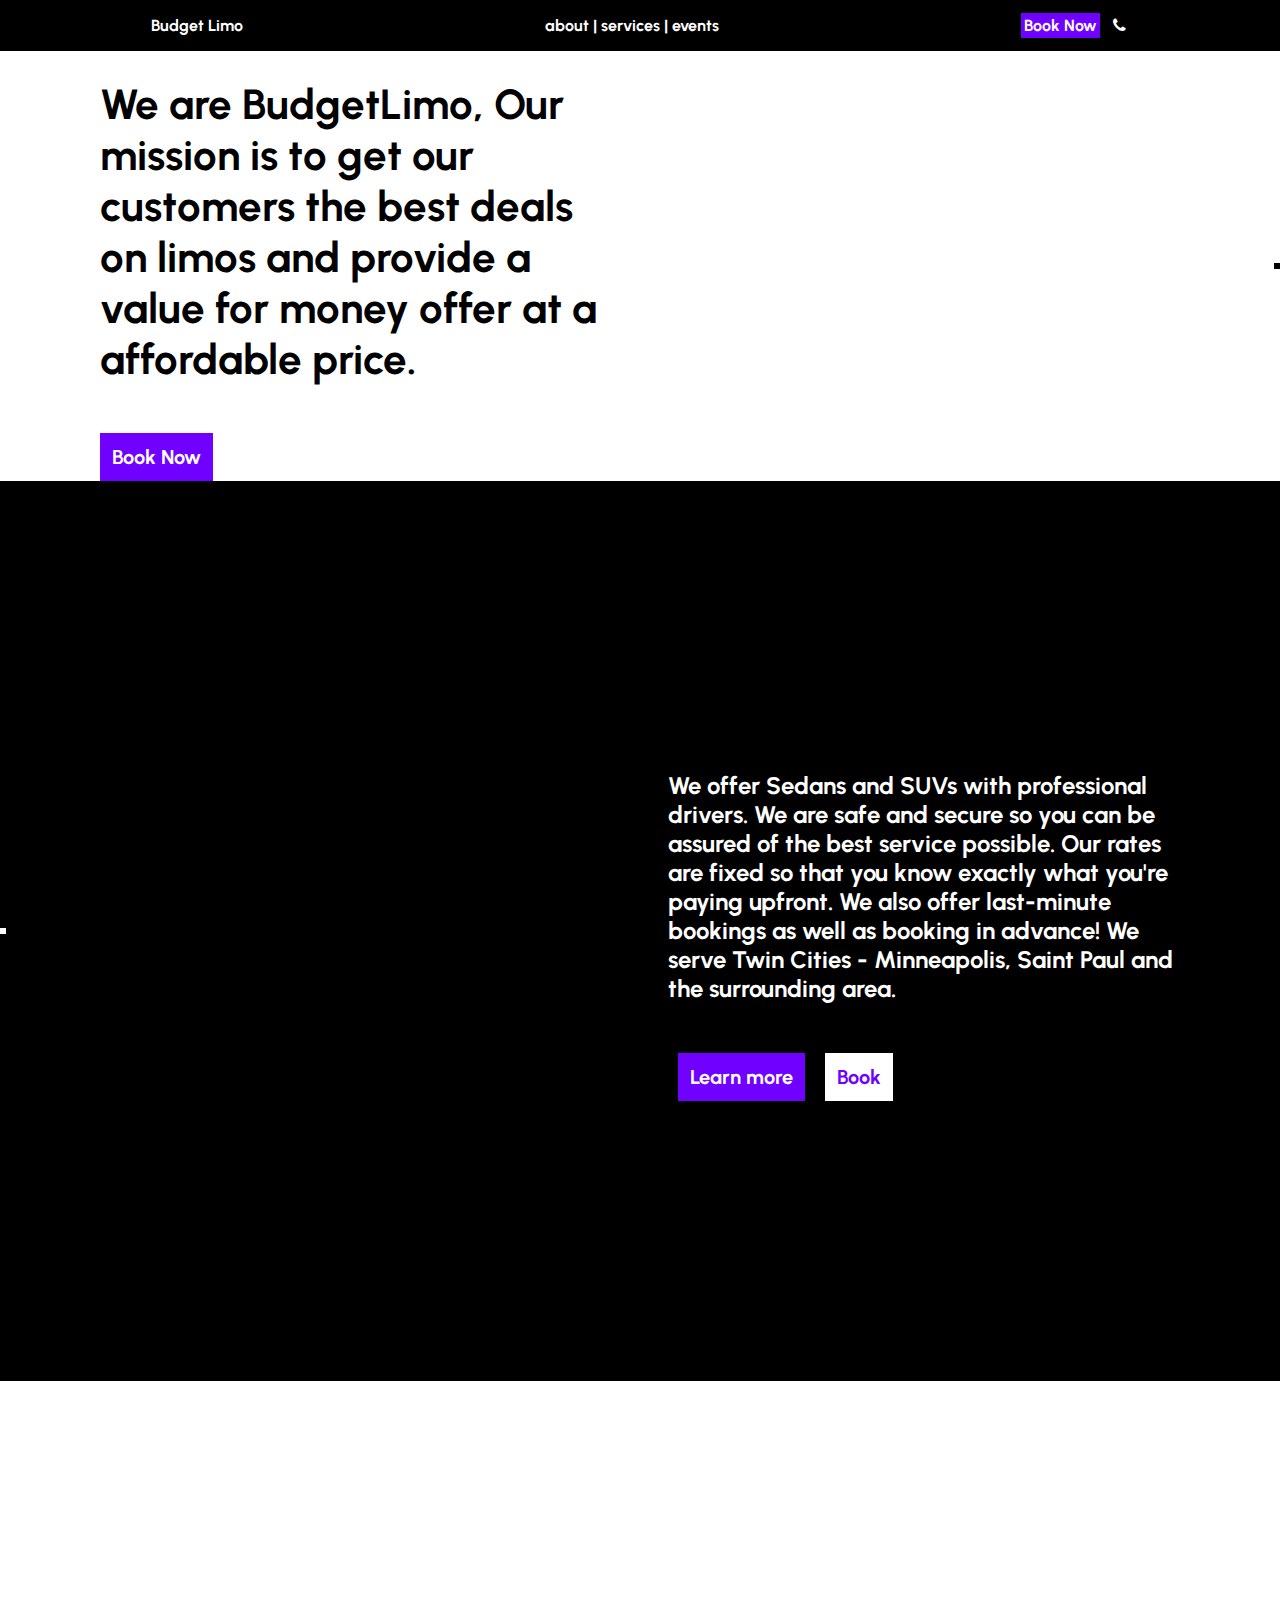
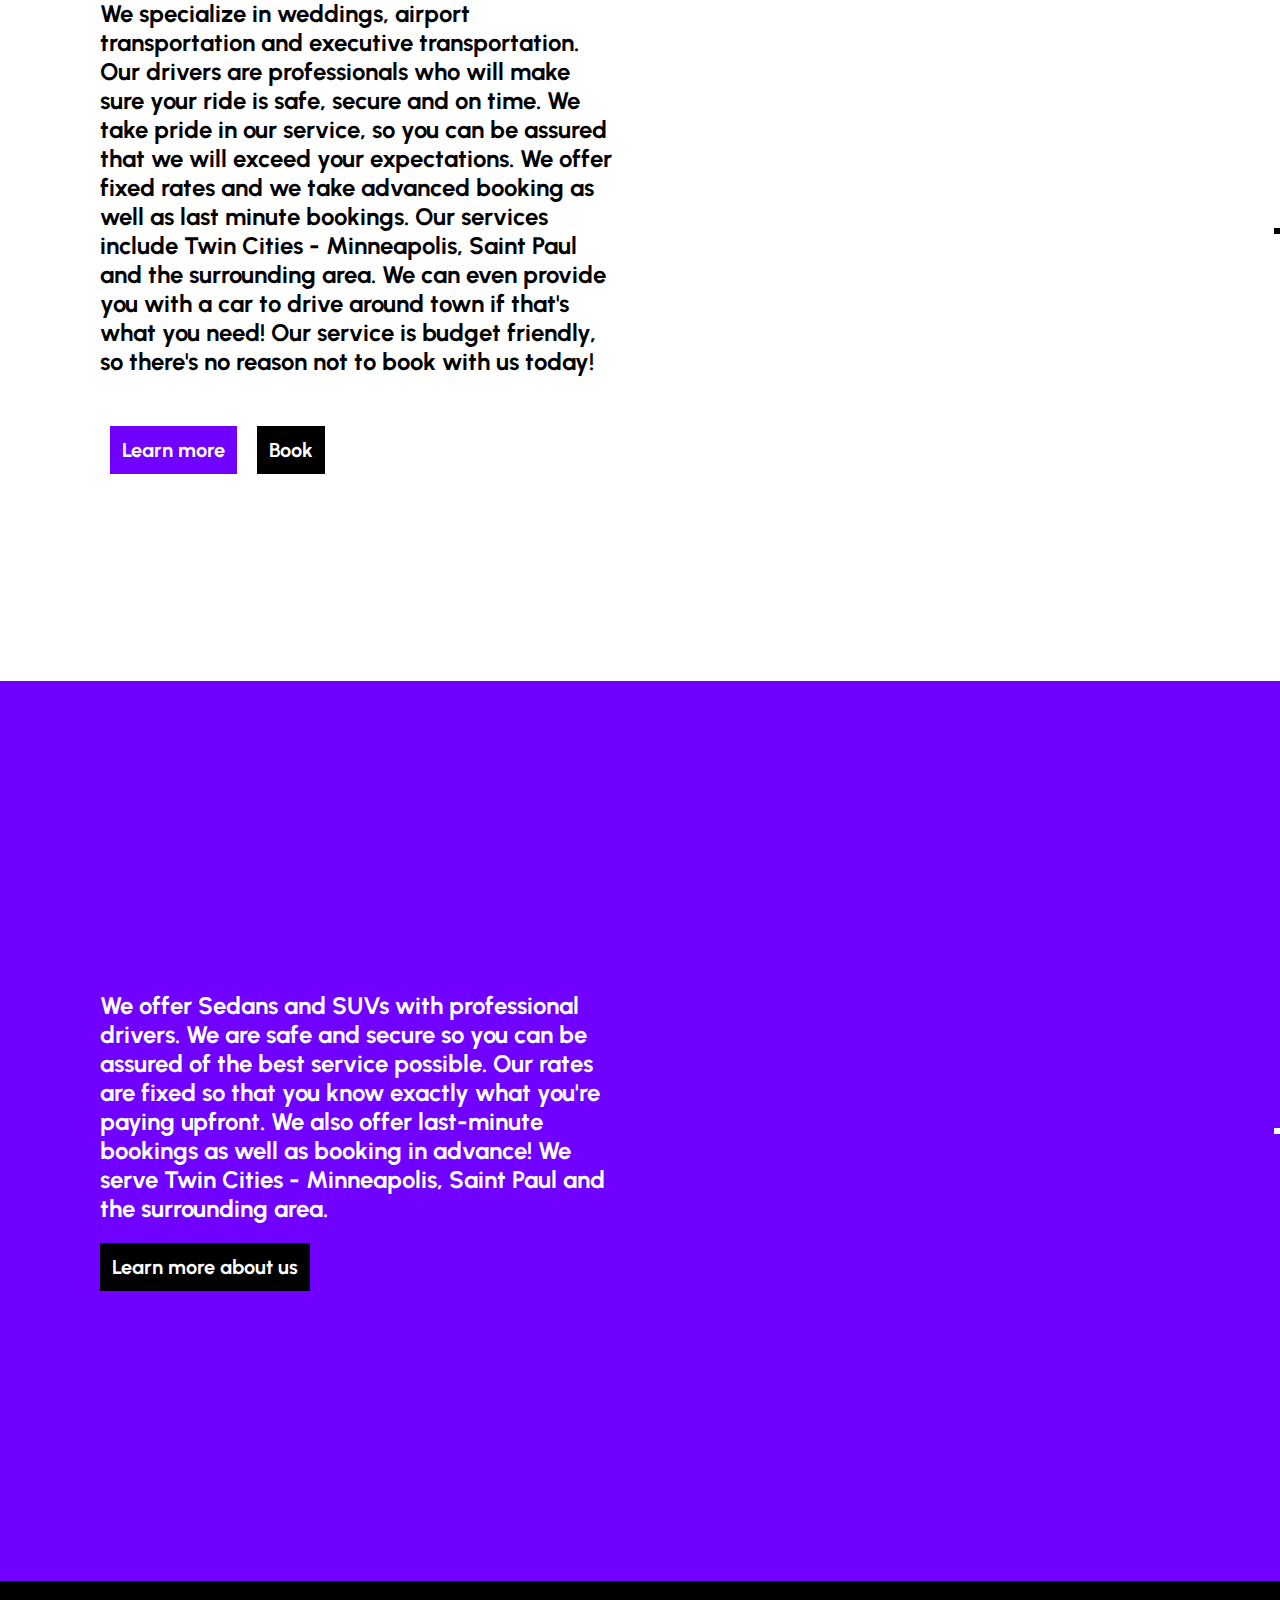
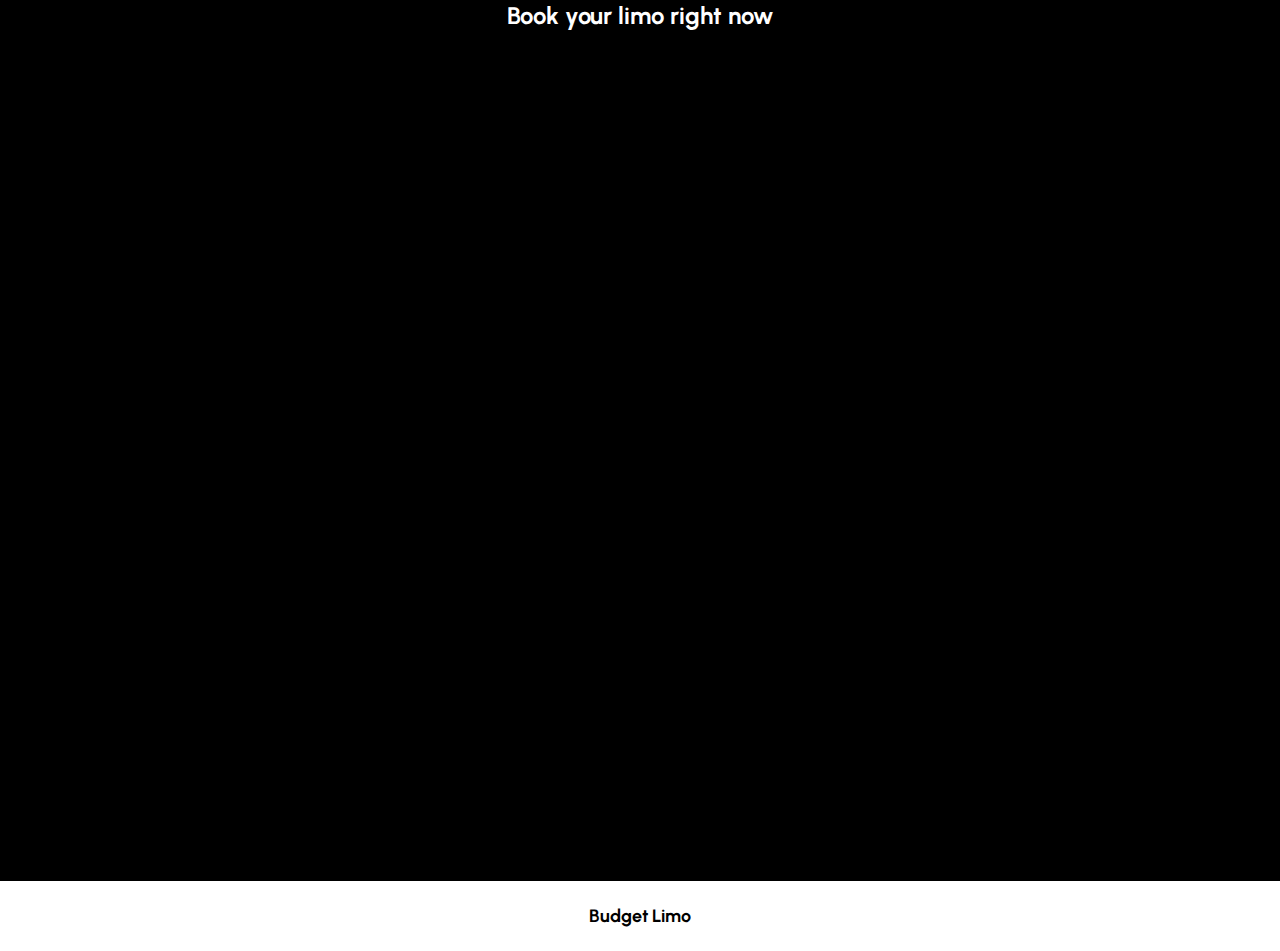
==== about.html @ 182e9bc6 "pages" ====
<!DOCTYPE html>
<html lang="en">
<head>
    <meta charset="UTF-8">
    <meta http-equiv="X-UA-Compatible" content="IE=edge">
    <meta name="viewport" content="width=device-width, initial-scale=1.0">
    <link rel="preconnect" href="https://fonts.googleapis.com">
    <link rel="preconnect" href="https://fonts.gstatic.com" crossorigin>
    <link href="https://fonts.googleapis.com/css2?family=Urbanist:wght@400;500;600;700;900&display=swap" rel="stylesheet">
    <title>Budget Limo - Offering affordable limo services in the twin cities area</title>
    <link rel="stylesheet" href="https://cdnjs.cloudflare.com/ajax/libs/font-awesome/4.7.0/css/font-awesome.min.css">
    <link rel="stylesheet" href="style.css">
</head>
<body>
    <nav>
        <a href="/"><p>Budget Limo</p></a>
        <div class="pcnav">
            <a href="./about.html">about</a> | <a href="./services.html">services</a> | <a href="./events.html">events</a>
        </div>
        <div class="actions">
            <a href="#booknow" class="btn"><div>Book Now</div></a>
            <a href="tel:00000000" class="secondarybtn"><div><i class="fa fa-phone"></i></div></a>
        </div>
        <div class="mobinav">
            <a href="./about.html">about</a> | <a href="./services.html">services</a> | <a href="./events.html">events</a>
        </div>
    </nav>
    <div class="safeare">
    <section class="hero">
        
            <div class="heroheading">
                <h1>We are BudgetLimo,
                    Our mission is to get our customers the 
                    best deals on limos and provide a
                    value for money offer at a affordable
                    price.</h1>
                <a href="#booknow"><div class="btn">Book Now</div></a>
            </div>
            <img src="hero image.png" alt="" class="heroimg">
        
    </section>
    <section class="services">
        <div class="oppheading">
            <h2>We offer Sedans and SUVs with professional drivers. We are safe and secure so you can be assured of the best service possible. Our rates are fixed so that you know exactly what you're paying upfront. We also offer last-minute bookings as well as booking in advance!

                We serve Twin Cities - Minneapolis, Saint Paul and the surrounding area.</h2>
            <div class="btnset">
            <a href="./services.html"><div class="btn">Learn more</div></a>
            <a href="#booknow"><div class="sbtn">Book</div></a>
            </div>
        </div>
        <img src="hero image.png" alt="" class="oppimg">
    </section>
    <section class="events">
        <div class="heroheading">
            <h2>We specialize in weddings, airport transportation and executive transportation.

                Our drivers are professionals who will make sure your ride is safe, secure and on time. We take pride in our service, so you can be assured that we will exceed your expectations.
                
                We offer fixed rates and we take advanced booking as well as last minute bookings. Our services include Twin Cities - Minneapolis, Saint Paul and the surrounding area. We can even provide you with a car to drive around town if that's what you need!
                
                Our service is budget friendly, so there's no reason not to book with us today!
                </h2>
            <div class="btnset">
            <a href="./events.html"><div class="btn">Learn more</div></a>
            <a href="#booknow"><div class="sbtn">Book</div></a>
            </div>
        </div>
        <img src="hero image.png" alt="" class="oppimg">
    </section>
    <section class="about">
        <div class="oppheading">
            <h2>We offer Sedans and SUVs with professional drivers. We are safe and secure so you can be assured of the best service possible. Our rates are fixed so that you know exactly what you're paying upfront. We also offer last-minute bookings as well as booking in advance!

                We serve Twin Cities - Minneapolis, Saint Paul and the surrounding area.</h2>
            <div class="btnset">
            <a href="./about.html"><div class="btn">Learn more about us</div></a>
            </div>
        </div>
        <img src="hero image.png" alt="" class="oppimg">
    </section>
    <section class="contact" id="booknow">
        <h2>Book your limo right now</h2>
        <iframe class="mobframe" src="https://docs.google.com/forms/d/e/1FAIpQLScj3hWRZS3a1PpxIGiUTVuFeUYfPbkHRfvylzJRxCeZsIKD9g/viewform?embedded=true" width="420" height="1660" frameborder="0" marginheight="0" marginwidth="0">Loading…</iframe>
        <iframe class="pcframe" src="https://docs.google.com/forms/d/e/1FAIpQLScj3hWRZS3a1PpxIGiUTVuFeUYfPbkHRfvylzJRxCeZsIKD9g/viewform?embedded=true" width="700" height="1660" frameborder="0" marginheight="0" marginwidth="0">Loading…</iframe>
        <!-- <div class="customform">
            
                <label for="NAME">First Name</label>
                <input type="text" name="NAME" id="NAME" value="name">
                <label for="PHONE">Phone Number</label>
                <input type="tel" name="PHONE" id="PHONE" value="000000000">
                <label for="DATE">Pickup Date</label>
                <input type="date" name="DATE" id="DATE" value="2022-05-20">
                <label for="TIME">Pickup Time</label>
                <input type="time" name="TIME" id="TIME" value="11:11:11">
                <label for="PICKADD">Pickup Address</label>
                <input type="text" name="PICKADD" id="PICKADD" value="US">
                <label for="DROPADD">Drop Address</label>
                <input type="text" name="DROPADD" id="DROPADD" value="US">
                <button type="submit" class="btn" onclick="submite()">Submit</button>
            
        </div> -->
    </section>
    <footer>
        Budget Limo
    </footer>
    </div>
    <script>
        var name="",ph="",da="",ti="",pa="",daa="";
        function submite(){
            
            name=document.getElementById("NAME").value;
            ph=document.getElementById("PHONE").value;
            da=document.getElementById("DATE").value;
            ti=document.getElementById("TIME").value;
            pa=document.getElementById("PICKADD").value;
            daa=document.getElementById("DROPADD").value;
            console.log(name+"\n"+ph+"\n"+da+"\n"+ti+"\n"+pa+"\n"+da+"\n");
            window.open("https://docs.google.com/forms/d/e/1FAIpQLScj3hWRZS3a1PpxIGiUTVuFeUYfPbkHRfvylzJRxCeZsIKD9g/viewform?usp=pp_url&entry.484229232="+name+"&entry.1828840875="+ph+"&entry.2139310672="+da+"&entry.1267044698="+ti+"&entry.1927957886="+pa+"&entry.176365857="+daa,'_blank');
        }
        
    
    </script>
</body>

</html>
---- style.css ----
html{
    font-family: 'Urbanist', sans-serif;
    padding: 0%;
    margin: 0%;
}

body{
    margin: 0%;
}

a{
    text-decoration: none;
    color: black;
}

.safeare{
    /* margin-left: 100px; */
    /* margin-right: 100px; */
}

nav{
  display: flex; 
  align-items: center;
  justify-content: space-around; 
  font-weight: bold;
  color: white;
  background-color: black;
  padding: 0%;
}

nav a{
    color: white;
}

nav a:hover{
    color: #7000ff;
}



.actions{
    display: flex;
    justify-content: space-between;
}

.actions a{
    padding: 3px;
}

.hero{
    display: flex;
    justify-content: space-between;
    align-items: center;
}

.services{
    height: 100vh;
    display: flex;
    flex-direction: row-reverse;
    justify-content: space-between;
    align-items: center;
    background-color: black;
    color: white;
}

.events{
    height: 100vh;
    display: flex;
    /* flex-direction: row-reverse;          */
    justify-content: space-between;
    align-items: center;
    background-color: white;
    color: black;
}

.about{
    height: 100vh;
    display: flex;
    /* flex-direction: row-reverse; */
    justify-content: space-between;
    align-items: center;
    background-color: #7000ff;
    color: white;
}

.about .oppheading{
    margin-left: 100px;
    margin-right: 0%;
}

.contact{
    height: 100vh;
    display: flex;
    flex-direction: column;
    justify-content: center;
    align-items: center;
    background-color: black;
    color: white;
}
.customform{
    display: flex;
    flex-direction: column;
    align-items: center;
    justify-content: center;
}

label{
    margin-top: 10px;
}

form input{
    margin: 10px;
    font-family: 'Urbanist';

}

.secondarybtn{
    margin-left: 10px;
}

button{
  background-color: #7000ff;
  border: none;
  color: white;
  padding: 24px;
  text-align: center;
  text-decoration: none;
  font-size: 22px;
  font-family: 'Urbanist';
  margin-top: 14px;
}

input {
    padding: 12px;
    background-color: white;
    color: black;
  }

.btn{
    text-decoration: none;
    background-color: #7000ff;
    color: white;
    max-width: 75px;
    display: flex;
    align-items: center;
    justify-content: center;
    padding: 2px;
    font-weight: bold;
}

.sbtn{
    text-decoration: none;
    background-color: white;
    color: #7000ff;
    max-width: 75px;
    display: flex;
    align-items: center;
    justify-content: center;
    padding: 2px;
    font-weight: bold;
}

.btnset{
    display: flex;
}
.btnset a{
    padding: 10px;
}

.heroheading{
    display: flex;
    flex-direction: column;
    width: 40%;
    margin-left: 100px;
}

.heroheading a .btn{
    margin-top: 20px;
    font-size: 20px;
    max-width: max-content;
    padding: 12px;
}

.heroheading a{
    width: fit-content;
}

.heroheading h1{
    font-size: 42px;
}

.oppheading{
    display: flex;
    flex-direction: column;
    width: 40%;
    margin-right: 100px;
    
}

.oppheading a .btn{
    margin-top: 20px;
    font-size: 20px;
    max-width: max-content;
    padding: 12px;
}
.oppheading a .sbtn{
    margin-top: 20px;
    font-size: 20px;
    max-width: max-content;
    padding: 12px;
}

.heroheading a .sbtn{
    background-color: black;
    color: white;
    margin-top: 20px;
    font-size: 20px;
    max-width: max-content;
    padding: 12px;
}

.oppheading a{
    width: fit-content;
}

.oppheading h1{
    font-size: 42px;
}

.about .oppheading .btn{
    background-color: black;
    margin: 0%;
}




.about .oppheading a{
    padding: 0%;
    margin: 0%;
}

.heroimg{
    max-width: 50%;
    max-height: 93vh;
    border-style: solid;
    
}

.oppimg{
    max-width: 50%;
    max-height: 100vh;
    border-style: solid;
}

.mobinav{
    display: none;
}

footer{
    padding: 24px;
    font-size: 18px;
    font-weight: bold;
    text-align: center;
}

.mobframe{
    display: none;
}

.cover{
    margin-top: 46px;
    height: 40vh;
}

.limos{
    display: flex;
}
.list{
    display: flex;
    flex-direction: row;
    flex-wrap: wrap;
    align-items: center;
    justify-content: center;
    padding-bottom: 48px;
    /* width: 80vw; */
}

.card{
    margin: 20px;
    display: flex;
    flex-direction: column;
    align-items: center;
    justify-content: center;
    /* padding: 24px; */
    background-color: black;
    color: white;
    font-weight: bold;
    text-align: center;
}

.card img{
    max-width: 240px;
    width: auto;
}

/* [][][][][][][][][][][][][][][][][][][][][][][][][][][][][][] */
/* [][][][][][][][][][][][][][][][][][][][][][][][][][][][][][] */
/* [][][][][][][][][][][][][][][][][][][][][][][][][][][][][][] */

@media only screen and (max-width: 900px){

    .limos{
        display: flex;
        flex-direction: column;
    }

    .list{
        /* flex-direction: column; */
    }

    .card img{
        width: 70vw;
    }

    .mobframe{
        display: block;
    }

    .pcframe{
        display: none;
    }

    html{
        font-family: 'Urbanist', sans-serif;
        padding: 0%;
        margin: 0%;
    }
    
    body{
        margin: 0%;
    }
    
    a{
        text-decoration: none;
        color: black;
    }
    
    
    
    nav{
      display: flex; 
      flex-flow: wrap;
      align-items: center;
      justify-content: space-around; 
      font-weight: bold;
      color: white;
      background-color: black;
      padding: 12px;

    }
    
    nav a{
        color: white;
    }
    
    nav a:hover{
        color: #7000ff;
    }
    
    
    
    .actions{
        display: flex;
        justify-content: space-between;
    }
    
    .actions a{
        padding: 3px;
    }
    
    .hero{
        display: flex;
        flex-direction: column-reverse;
        justify-content: space-between;
        align-items: center;
        padding-top: 50px;
        padding-bottom: 50px;
    }
    
    .services{
        height: auto;
        display: flex;
        flex-direction: column-reverse;
        justify-content: space-between;
        align-items: center;
        background-color: black;
        color: white;
        padding-top: 50px;
        padding-bottom: 50px;
    }
    
    .events{
        height: auto;
        display: flex;
        flex-direction: column-reverse;         
        justify-content: space-between;
        align-items: center;
        background-color: white;
        color: black;
        padding-top: 50px;
        padding-bottom: 50px;
    }
    
    .about{
        height: auto;
        display: flex;
        flex-direction: column-reverse;
        justify-content: space-between;
        align-items: center;
        background-color: #7000ff;
        color: white;
        padding-top: 50px;
        padding-bottom: 50px;
    }
    
    .about .oppheading{
        margin-left: 0px;
        margin-right: 0%;
    }
    
    .contact{
        height: 100%;
        display: flex;
        flex-direction: column;
        justify-content: center;
        align-items: center;
        background-color: black;
        color: white;
        padding-top: 50px;
        padding-bottom: 50px;
    }
    .customform{
        display: flex;
        flex-direction: column;
        align-items: flex-start;
        justify-content: center;
    }
    
    label{
        margin-top: 10px;
    }
    
    form input{
        margin: 10px;
        font-family: 'Urbanist';
    
    }
    
    .secondarybtn{
        margin-left: 10px;
    }
    
    .pcnav{
        visibility: hidden;
    }

    .mobinav{
        display: flex;
        width: 100vw;
        margin-top: 12px;
        align-items: center;
        justify-content: space-around;
    }
    

    button{
      background-color: #7000ff;
      border: none;
      color: white;
      
      text-align: center;
      text-decoration: none;
      font-size: 22px;
      font-family: 'Urbanist';
      margin-top: 18px;
      margin-bottom: 24px;
    }
    
    input {
        padding: 12px;
        background-color: white;
        color: black;
      }
    
    .btn{
        text-decoration: none;
        background-color: #7000ff;
        color: white;
        max-width: 75px;
        display: flex;
        align-items: center;
        justify-content: center;
        padding: 2px;
        font-weight: bold;
    }
    
    .sbtn{
        text-decoration: none;
        background-color: white;
        color: #7000ff;
        max-width: 75px;
        display: flex;
        align-items: center;
        justify-content: center;
        padding: 2px;
        font-weight: bold;
    }
    
    .btnset{
        display: flex;
    }
    .btnset a{
        padding: 10px;
    }
    
    .heroheading{
        display: flex;
        flex-direction: column;
        justify-content: center;
        align-items: center;
        /* text-align: center; */
        width: 80%;
        margin-left: 0px;
    }
    
    .heroheading a .btn{
        margin-top: 20px;
        font-size: 20px;
        max-width: max-content;
        padding: 12px;
    }
    
    .heroheading a{
        width: fit-content;
    }
    
    .heroheading h1{
        font-size: 22px;
    }
    
    .oppheading{
        display: flex;
        flex-direction: column;
        justify-content: center;
        align-items: center;
        /* text-align: center; */
        width: 80%;
        margin-right: 0px;
        
    }
    
    .oppheading a .btn{
        margin-top: 20px;
        font-size: 20px;
        max-width: max-content;
        padding: 12px;
    }
    .oppheading a .sbtn{
        margin-top: 20px;
        font-size: 20px;
        max-width: max-content;
        padding: 12px;
    }
    
    .heroheading a .sbtn{
        background-color: black;
        color: white;
        margin-top: 20px;
        font-size: 20px;
        max-width: max-content;
        padding: 12px;
    }
    
    .oppheading a{
        width: fit-content;
    }
    
    .oppheading h1{
        font-size: 22px;
    }
    
    .about .oppheading .btn{
        background-color: black;
        margin: 0%;
    }
    
    h2{
        font-size: 16px;
    }
    
    
    .about .oppheading a{
        padding: 0%;
        margin: 0%;
    }
    
    .heroimg{
        /* max-width: 50%;
        max-height: 93vh; */
        width: 100vw;
        margin: 20px;
    }
    
    .oppimg{
        
        width: 100vw;
        margin: 20px;
        
    }
    

}
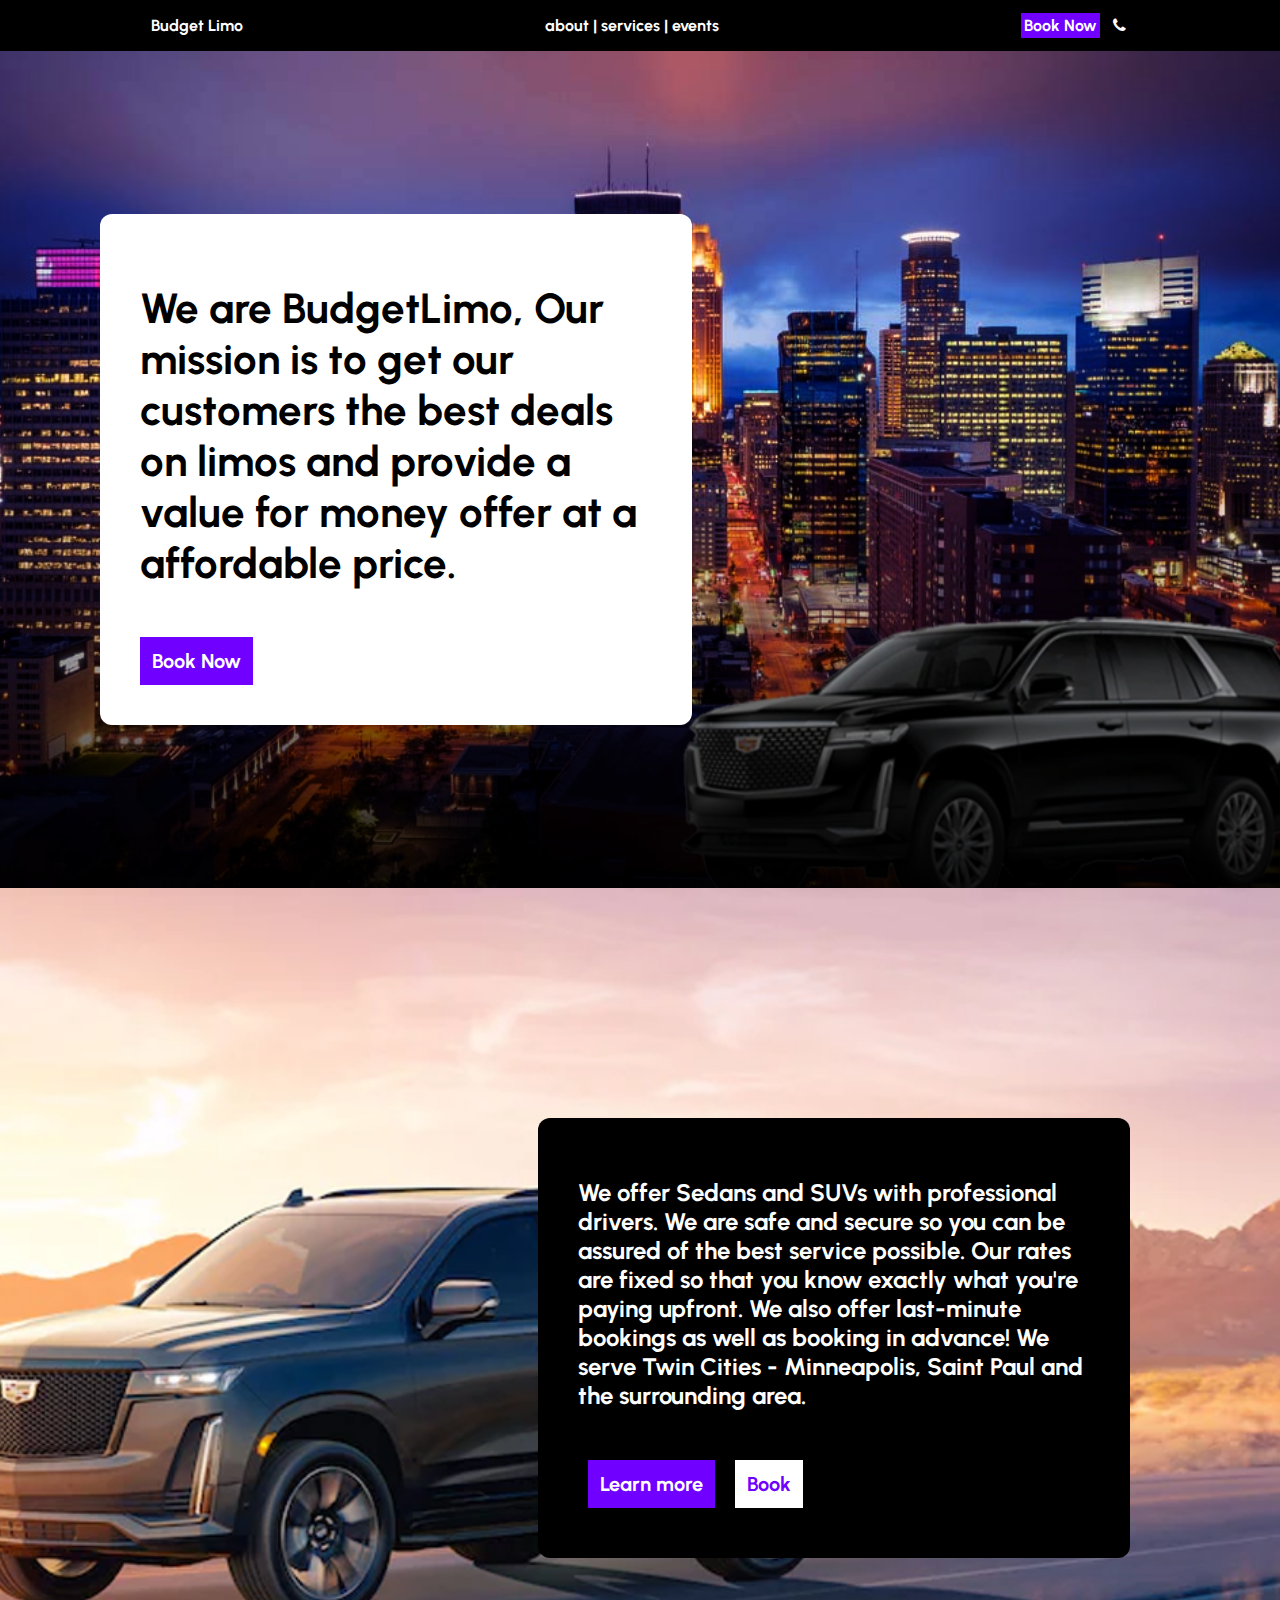
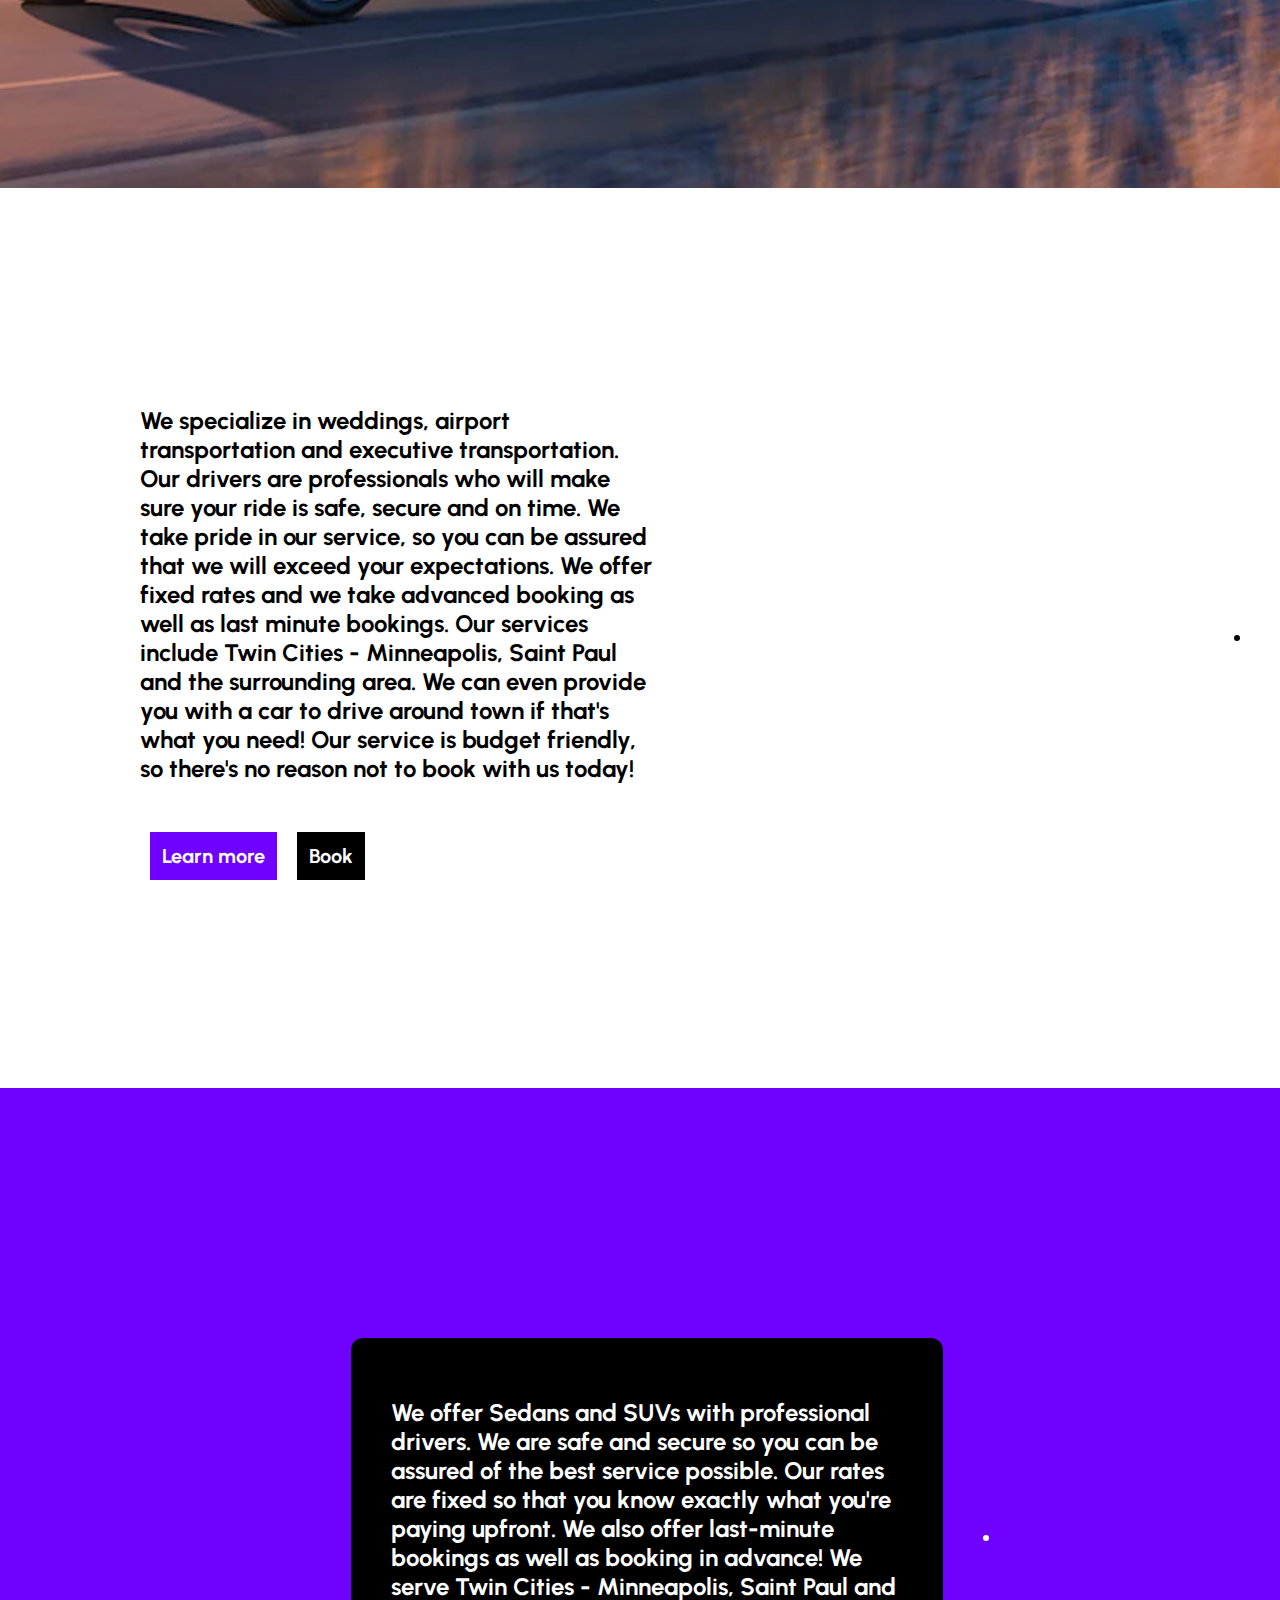
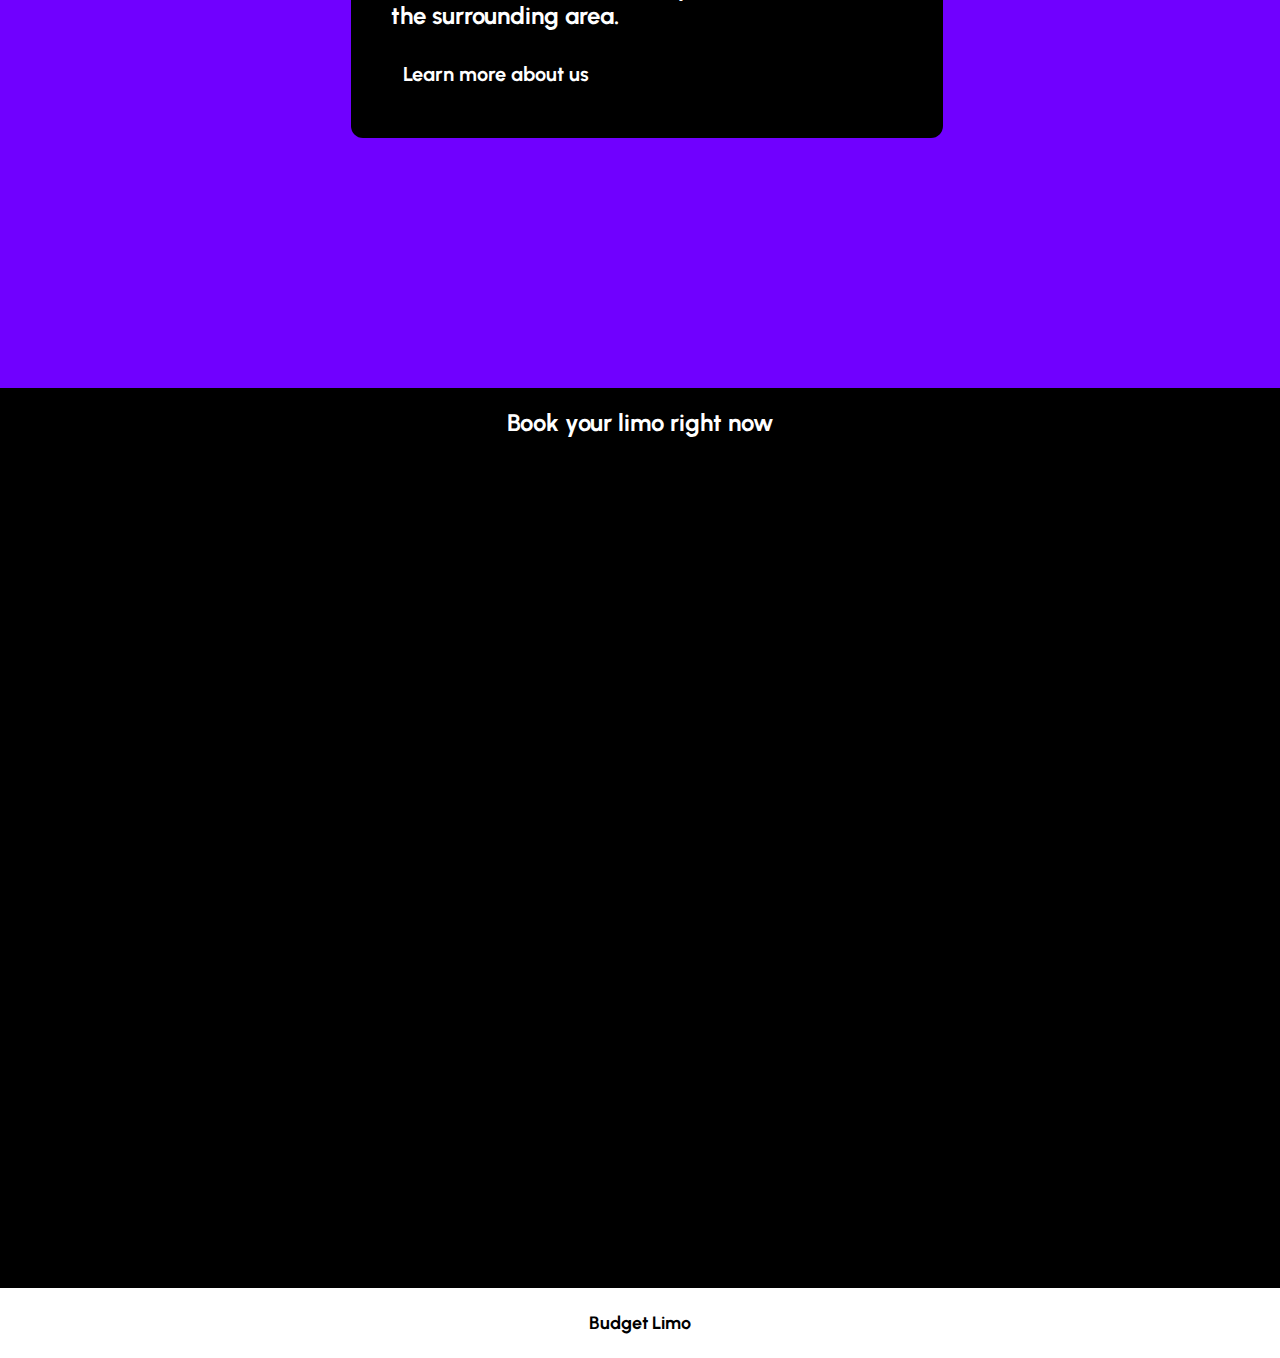
==== commit f76382f8: "images and background" ====
--- a/about.html
+++ b/about.html
@@ -13,7 +13,7 @@
 </head>
 <body>
     <nav>
-        <a href="/"><p>Budget Limo</p></a>
+        <a href="./"><p>Budget Limo</p></a>
         <div class="pcnav">
             <a href="./about.html">about</a> | <a href="./services.html">services</a> | <a href="./events.html">events</a>
         </div>
@@ -36,7 +36,7 @@
                     price.</h1>
                 <a href="#booknow"><div class="btn">Book Now</div></a>
             </div>
-            <img src="hero image.png" alt="" class="heroimg">
+            <!-- <img src="hero image.png" alt="" class="heroimg"> -->
         
     </section>
     <section class="services">
@@ -49,7 +49,7 @@
             <a href="#booknow"><div class="sbtn">Book</div></a>
             </div>
         </div>
-        <img src="hero image.png" alt="" class="oppimg">
+        <!-- <img src="hero image.png" alt="" class="oppimg"> -->
     </section>
     <section class="events">
         <div class="heroheading">
--- a/style.css
+++ b/style.css
@@ -51,6 +51,12 @@
     display: flex;
     justify-content: space-between;
     align-items: center;
+    background-image: url("herobg.png");
+    background-size:     cover;                      
+    background-repeat:   no-repeat;
+    background-position: bottom; 
+    max-height: 100vh;
+    height: 93vh;
 }
 
 .services{
@@ -59,10 +65,17 @@
     flex-direction: row-reverse;
     justify-content: space-between;
     align-items: center;
-    background-color: black;
-    color: white;
-}
-
+    
+    background-image: url("opp.png");
+    background-repeat: no-repeat;
+    background-size: cover;
+    background-position: center center;
+    color: white;
+}
+
+img{
+    border: solid;
+}
 .events{
     height: 100vh;
     display: flex;
@@ -77,7 +90,7 @@
     height: 100vh;
     display: flex;
     /* flex-direction: row-reverse; */
-    justify-content: space-between;
+    justify-content: center;
     align-items: center;
     background-color: #7000ff;
     color: white;
@@ -172,6 +185,9 @@
     flex-direction: column;
     width: 40%;
     margin-left: 100px;
+    background-color: rgba(255, 255, 255, 1);
+    padding: 40px;
+    border-radius: 12px;
 }
 
 .heroheading a .btn{
@@ -193,7 +209,11 @@
     display: flex;
     flex-direction: column;
     width: 40%;
-    margin-right: 100px;
+    margin-right: 150px;
+    background-color: black;
+    align-items: flex-start;
+    padding: 40px;
+    border-radius: 12px;
     
 }
 
@@ -232,7 +252,12 @@
     margin: 0%;
 }
 
-
+.rembg{
+    background-image: none !important;
+    display: flex;
+    justify-content: center;
+    align-items: center;
+}
 
 
 .about .oppheading a{
@@ -241,16 +266,42 @@
 }
 
 .heroimg{
-    max-width: 50%;
-    max-height: 93vh;
-    border-style: solid;
-    
+    height: 100%;
+    width: 40%;
+    /* background-color: white; */
+    /* border-radius: 12px; */
+    margin: 20px;
+    background-image: url("herocar.png");
+    background-repeat: no-repeat;
+    background-position: right 400px;
+    /* margin-left: 40px; */
+    padding: 40px;
+    /* max-height: 100vh; */
+    /* height: 93vh; */
+    /* border-style: solid; */
+    
+}
+
+.logo{
+    width: 30%;
+    /* margin-left: 150px !important; */
+}
+
+.purp{
+    background-color: #7000ff;
+    color: white;
+}
+
+img{
+    border-radius: 12px;
 }
 
 .oppimg{
     max-width: 50%;
     max-height: 100vh;
-    border-style: solid;
+    margin: 40px;
+    /* border-style: solid; */
+    
 }
 
 .mobinav{
@@ -258,10 +309,14 @@
 }
 
 footer{
+    display: flex;
+    flex-direction: row;
     padding: 24px;
     font-size: 18px;
     font-weight: bold;
     text-align: center;
+    justify-content: space-evenly;
+    align-items: center;
 }
 
 .mobframe{
@@ -293,6 +348,7 @@
     align-items: center;
     justify-content: center;
     /* padding: 24px; */
+    border-radius: 12px;
     background-color: black;
     color: white;
     font-weight: bold;
@@ -302,6 +358,11 @@
 .card img{
     max-width: 240px;
     width: auto;
+    height: 222px;
+}
+
+.nobd{
+    border: none;
 }
 
 /* [][][][][][][][][][][][][][][][][][][][][][][][][][][][][][] */
@@ -310,6 +371,15 @@
 
 @media only screen and (max-width: 900px){
 
+    .oppimg{
+        max-width: 85vw;
+        
+    }
+
+    .logo{
+        /* margin-left: 0px !important; */
+    }
+
     .limos{
         display: flex;
         flex-direction: column;
@@ -320,7 +390,7 @@
     }
 
     .card img{
-        width: 70vw;
+        width: 222px;
     }
 
     .mobframe{
@@ -382,64 +452,65 @@
     .hero{
         display: flex;
         flex-direction: column-reverse;
-        justify-content: space-between;
+        justify-content: center;
         align-items: center;
         padding-top: 50px;
         padding-bottom: 50px;
+        
     }
     
     .services{
         height: auto;
         display: flex;
         flex-direction: column-reverse;
+        justify-content: center;
+        align-items: center;
+        
+        color: white;
+        padding-top: 50px;
+        padding-bottom: 50px;
+    }
+    
+    .events{
+        height: auto;
+        display: flex;
+        flex-direction: column-reverse;         
         justify-content: space-between;
+        align-items: center;
+        background-color: white;
+        color: black;
+        padding-top: 50px;
+        padding-bottom: 50px;
+    }
+    
+    .about{
+        height: auto;
+        display: flex;
+        flex-direction: column-reverse;
+        justify-content: space-between;
+        align-items: center;
+        background-color: #7000ff;
+        color: white;
+        padding-top: 50px;
+        padding-bottom: 50px;
+    }
+    
+    .about .oppheading{
+        margin-left: 0px;
+        margin-right: 0%;
+    }
+    
+    .contact{
+        height: 100%;
+        display: flex;
+        flex-direction: column;
+        justify-content: center;
         align-items: center;
         background-color: black;
         color: white;
         padding-top: 50px;
         padding-bottom: 50px;
     }
-    
-    .events{
-        height: auto;
-        display: flex;
-        flex-direction: column-reverse;         
-        justify-content: space-between;
-        align-items: center;
-        background-color: white;
-        color: black;
-        padding-top: 50px;
-        padding-bottom: 50px;
-    }
-    
-    .about{
-        height: auto;
-        display: flex;
-        flex-direction: column-reverse;
-        justify-content: space-between;
-        align-items: center;
-        background-color: #7000ff;
-        color: white;
-        padding-top: 50px;
-        padding-bottom: 50px;
-    }
-    
-    .about .oppheading{
-        margin-left: 0px;
-        margin-right: 0%;
-    }
-    
-    .contact{
-        height: 100%;
-        display: flex;
-        flex-direction: column;
-        justify-content: center;
-        align-items: center;
-        background-color: black;
-        color: white;
-        padding-top: 50px;
-        padding-bottom: 50px;
-    }
     .customform{
         display: flex;
         flex-direction: column;
@@ -462,7 +533,7 @@
     }
     
     .pcnav{
-        visibility: hidden;
+        display: none;
     }
 
     .mobinav{
@@ -528,7 +599,7 @@
         display: flex;
         flex-direction: column;
         justify-content: center;
-        align-items: center;
+        align-items: flex-start;
         /* text-align: center; */
         width: 80%;
         margin-left: 0px;
@@ -553,7 +624,7 @@
         display: flex;
         flex-direction: column;
         justify-content: center;
-        align-items: center;
+        align-items: flex-start;
         /* text-align: center; */
         width: 80%;
         margin-right: 0px;
@@ -610,6 +681,7 @@
         max-height: 93vh; */
         width: 100vw;
         margin: 20px;
+        display: none;
     }
     
     .oppimg{
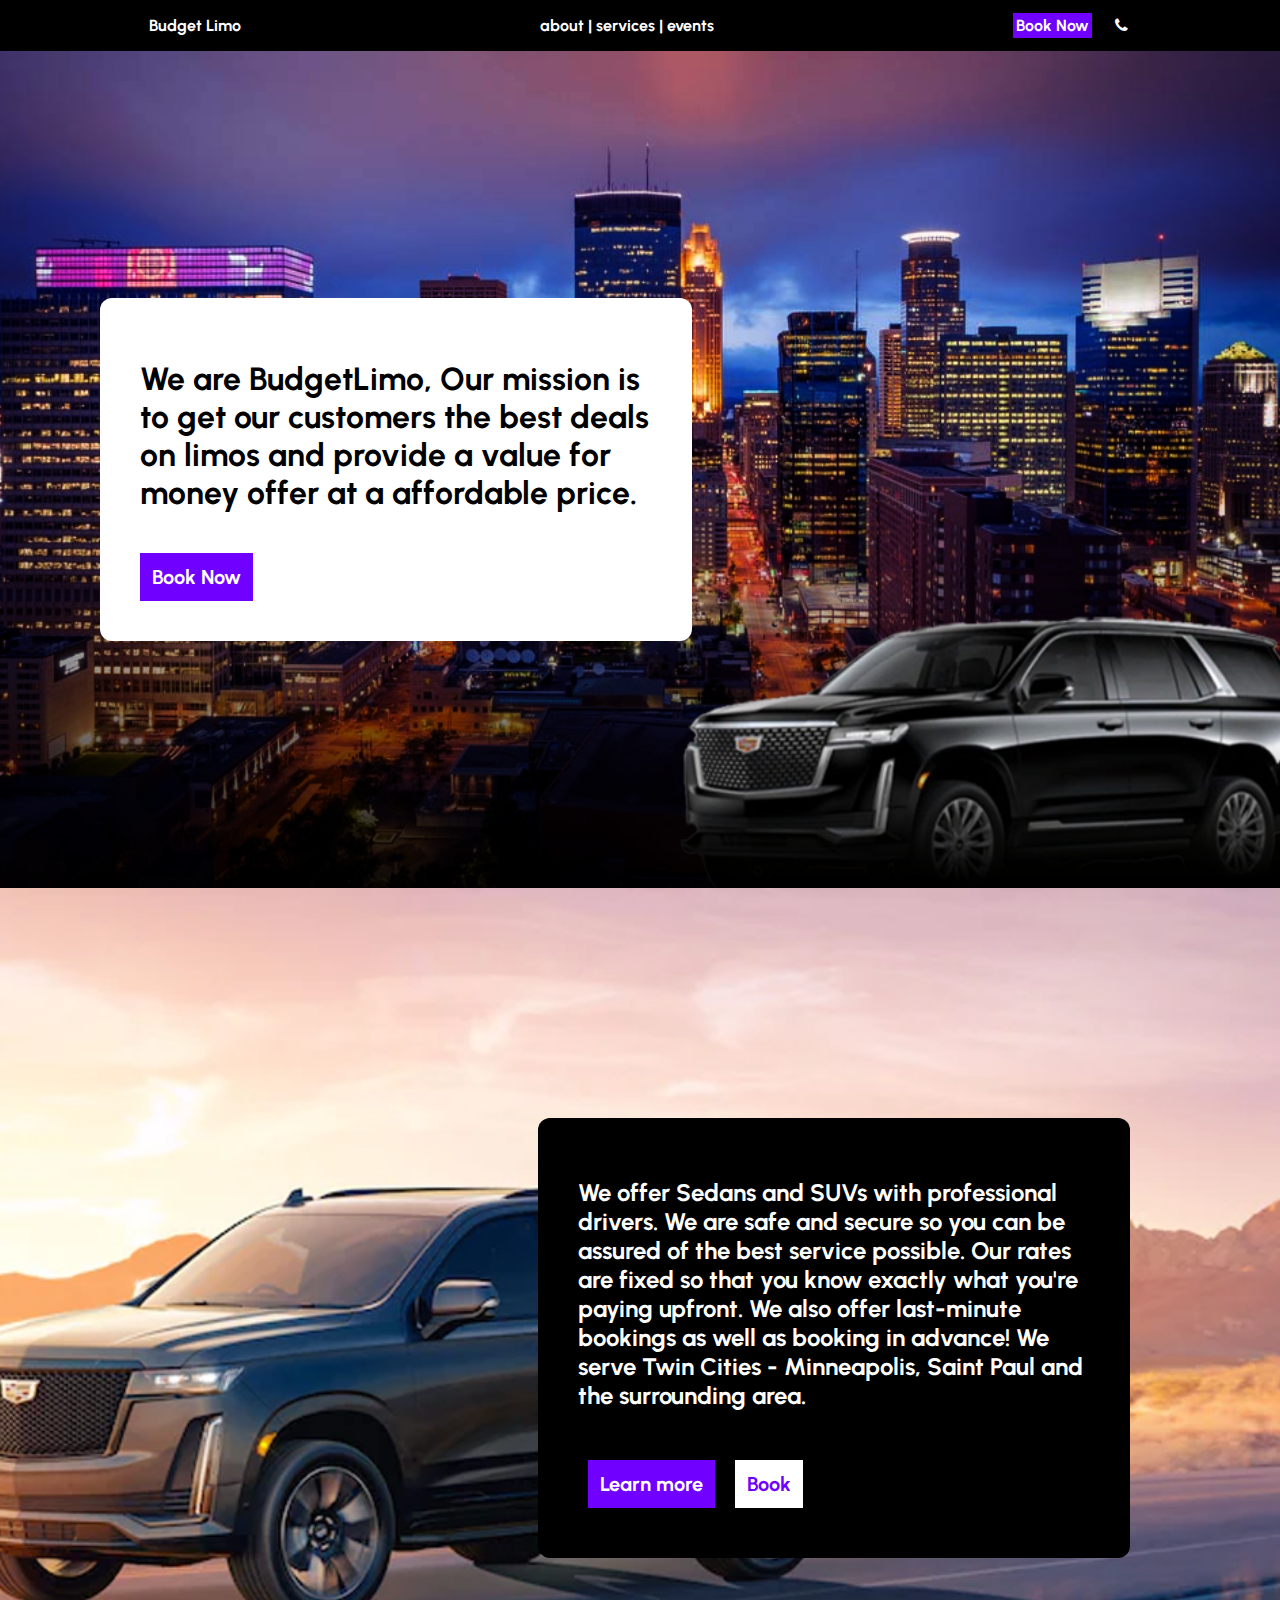
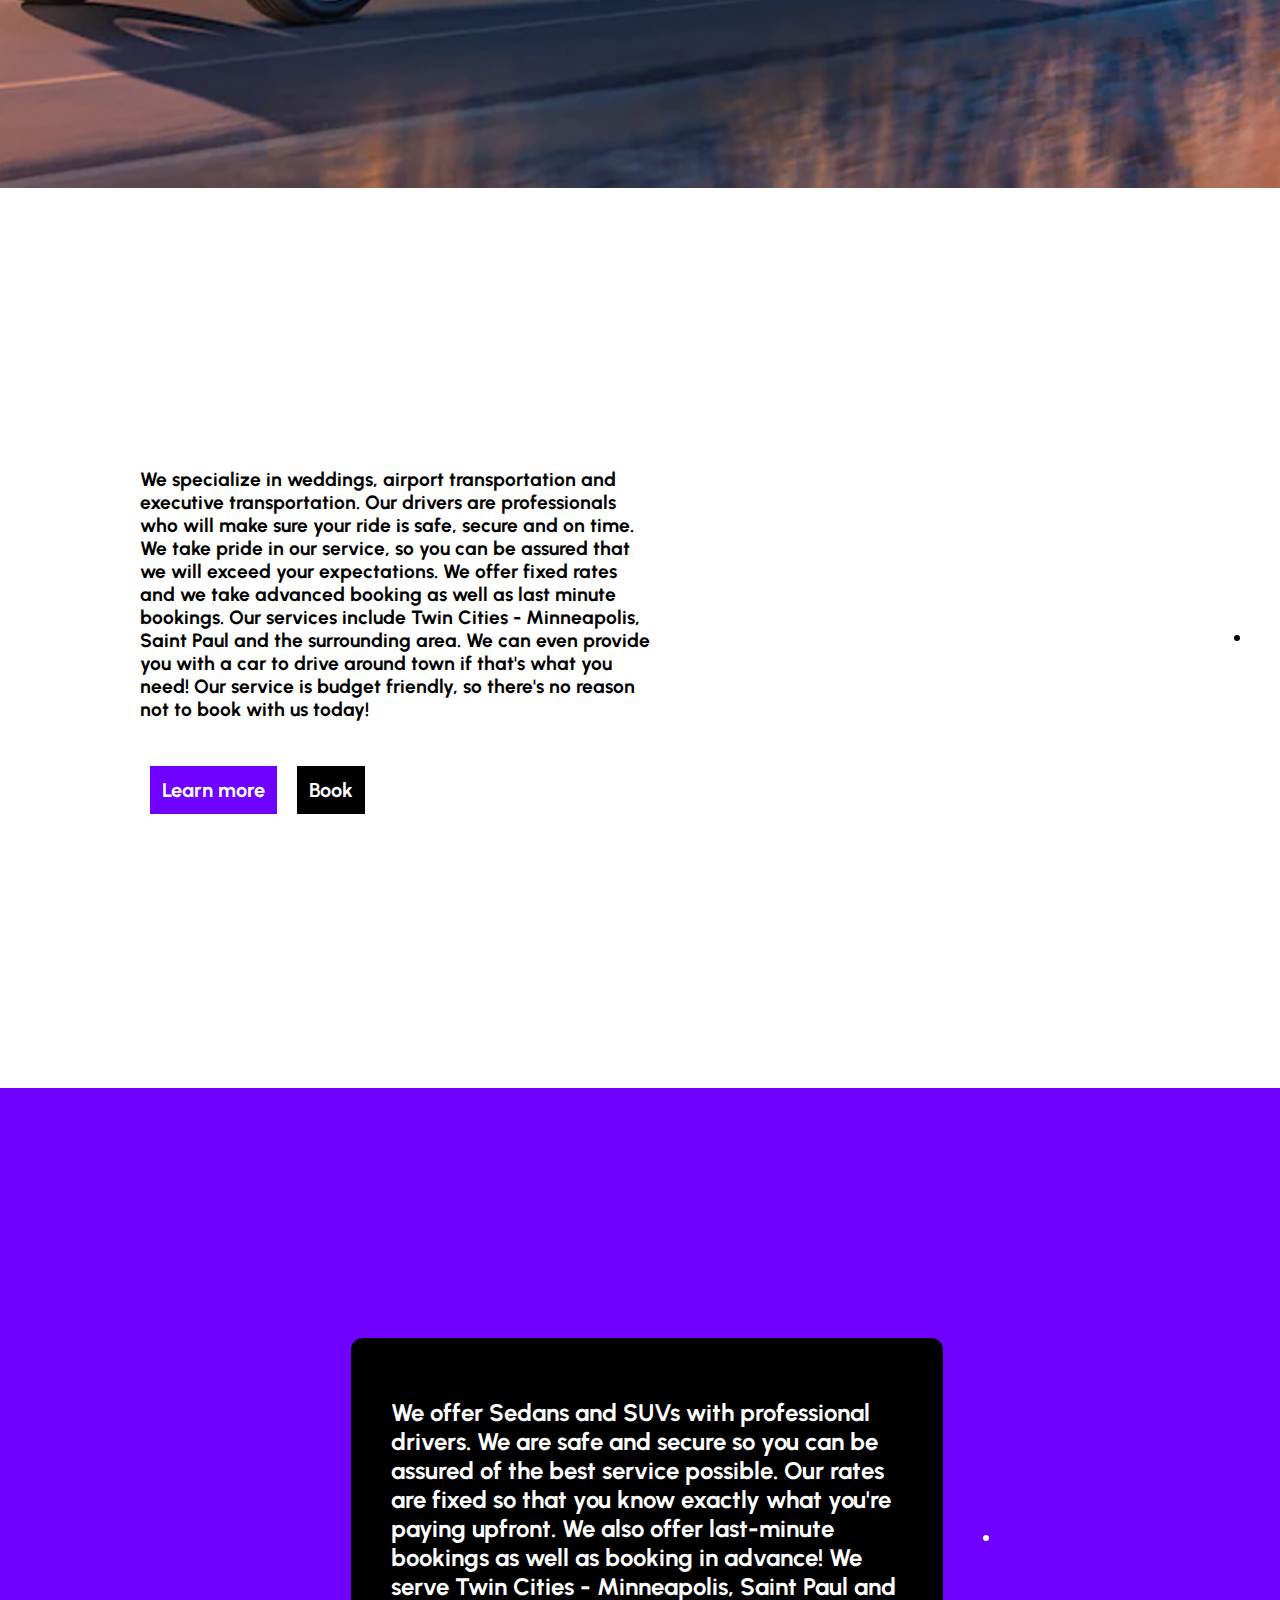
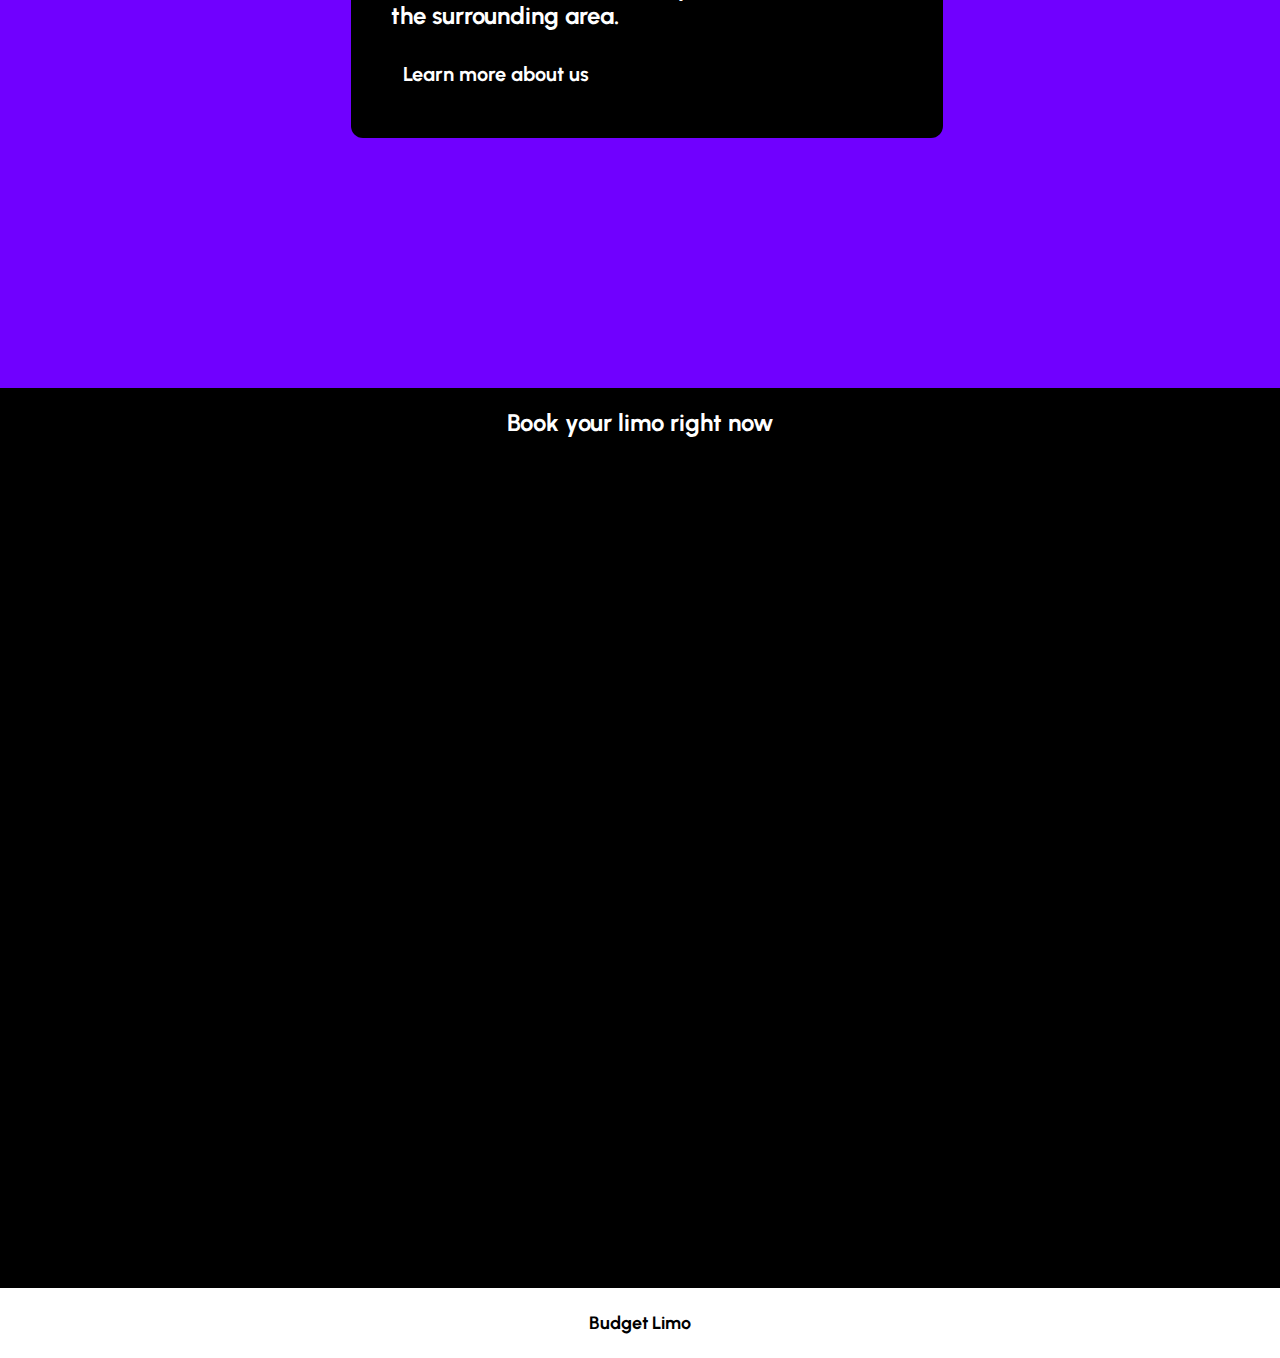
==== commit 3fbb17e0: "changes" ====
--- a/about.html
+++ b/about.html
@@ -81,8 +81,8 @@
     </section>
     <section class="contact" id="booknow">
         <h2>Book your limo right now</h2>
-        <iframe class="mobframe" src="https://docs.google.com/forms/d/e/1FAIpQLScj3hWRZS3a1PpxIGiUTVuFeUYfPbkHRfvylzJRxCeZsIKD9g/viewform?embedded=true" width="420" height="1660" frameborder="0" marginheight="0" marginwidth="0">Loading…</iframe>
-        <iframe class="pcframe" src="https://docs.google.com/forms/d/e/1FAIpQLScj3hWRZS3a1PpxIGiUTVuFeUYfPbkHRfvylzJRxCeZsIKD9g/viewform?embedded=true" width="700" height="1660" frameborder="0" marginheight="0" marginwidth="0">Loading…</iframe>
+        <iframe class="mobframe" src="https://docs.google.com/forms/d/e/1FAIpQLScTP-P-5Q61Lqylb6TcNgnRwRKRasdO7ct7MjLYbtg6UEwUrQ/viewform?embedded=true" width="420" height="1660" frameborder="0" marginheight="0" marginwidth="0">Loading…</iframe>
+        <iframe class="pcframe" src="https://docs.google.com/forms/d/e/1FAIpQLScTP-P-5Q61Lqylb6TcNgnRwRKRasdO7ct7MjLYbtg6UEwUrQ/viewform?embedded=true" width="700" height="1660" frameborder="0" marginheight="0" marginwidth="0">Loading…</iframe>
         <!-- <div class="customform">
             
                 <label for="NAME">First Name</label>
@@ -116,7 +116,7 @@
             pa=document.getElementById("PICKADD").value;
             daa=document.getElementById("DROPADD").value;
             console.log(name+"\n"+ph+"\n"+da+"\n"+ti+"\n"+pa+"\n"+da+"\n");
-            window.open("https://docs.google.com/forms/d/e/1FAIpQLScj3hWRZS3a1PpxIGiUTVuFeUYfPbkHRfvylzJRxCeZsIKD9g/viewform?usp=pp_url&entry.484229232="+name+"&entry.1828840875="+ph+"&entry.2139310672="+da+"&entry.1267044698="+ti+"&entry.1927957886="+pa+"&entry.176365857="+daa,'_blank');
+            window.open("https://docs.google.com/forms/d/e/1FAIpQLScTP-P-5Q61Lqylb6TcNgnRwRKRasdO7ct7MjLYbtg6UEwUrQ/viewform?usp=pp_url&entry.484229232="+name+"&entry.1828840875="+ph+"&entry.2139310672="+da+"&entry.1267044698="+ti+"&entry.1927957886="+pa+"&entry.176365857="+daa,'_blank');
         }
         
     
--- a/style.css
+++ b/style.css
@@ -128,7 +128,7 @@
 }
 
 .secondarybtn{
-    margin-left: 10px;
+    margin-left: 20px;
 }
 
 button{
@@ -202,9 +202,11 @@
 }
 
 .heroheading h1{
-    font-size: 42px;
-}
-
+    font-size: 2em;
+}
+.heroheading h2{
+    font-size: 1.2em;
+}
 .oppheading{
     display: flex;
     flex-direction: column;
@@ -244,7 +246,7 @@
 }
 
 .oppheading h1{
-    font-size: 42px;
+    font-size: 2em;
 }
 
 .about .oppheading .btn{
@@ -369,7 +371,7 @@
 /* [][][][][][][][][][][][][][][][][][][][][][][][][][][][][][] */
 /* [][][][][][][][][][][][][][][][][][][][][][][][][][][][][][] */
 
-@media only screen and (max-width: 900px){
+@media only screen and (max-width: 1010px){
 
     .oppimg{
         max-width: 85vw;
@@ -575,6 +577,9 @@
         padding: 2px;
         font-weight: bold;
     }
+    .btn:hover{
+        background-color: red;
+    }
     
     .sbtn{
         text-decoration: none;
@@ -586,6 +591,10 @@
         justify-content: center;
         padding: 2px;
         font-weight: bold;
+    }
+
+    .sbtn:hover{
+        background-color: rgb(215, 215, 215);
     }
     
     .btnset{
